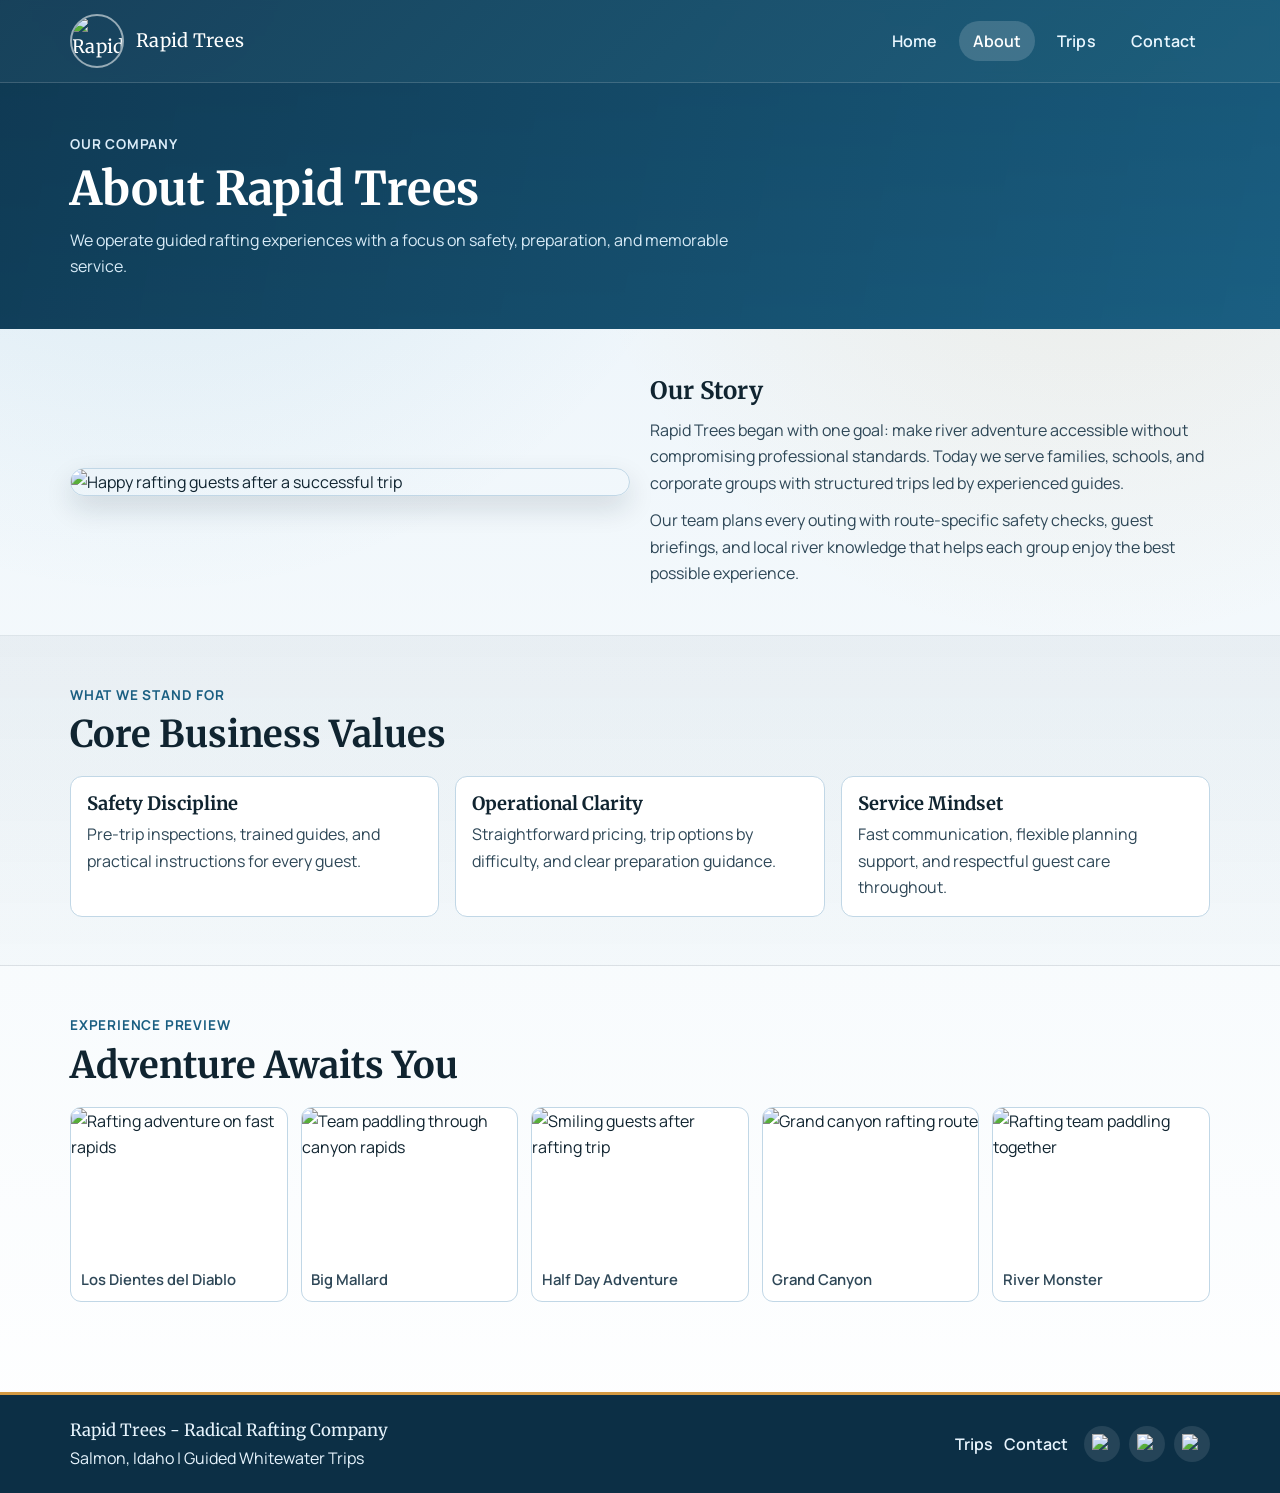
==== wwr/about.html @ a981e46c "updating the repo with more business like style." ====
<!DOCTYPE html>
<html lang="en">

<head>
    <meta charset="UTF-8">
    <meta name="viewport" content="width=device-width, initial-scale=1.0">
    <meta name="description"
      content="Learn about Rapid Trees Rafting, our mission, history, safety values, and guided river adventures.">
    <meta name="author" content="Luciano Armando Vilete">
    <link rel="preconnect" href="https://fonts.googleapis.com">
    <link rel="preconnect" href="https://fonts.gstatic.com" crossorigin>
    <link
      href="https://fonts.googleapis.com/css2?family=Manrope:wght@400;500;600;700&family=Merriweather:wght@700&display=swap"
      rel="stylesheet">
    <link rel="stylesheet" href="styles/rafting.css">
    <title>About | Rapid Trees Rafting</title>
</head>

<body>
    <header class="site-header">
        <div class="container header-content">
            <a class="logo" href="index.html">
                <img src="images/z-rapids-trees.jpg" alt="Rapid Trees logo">
                <span>Rapid Trees</span>
            </a>
            <nav class="site-nav" aria-label="Primary Navigation">
                <ul>
                    <li><a href="index.html">Home</a></li>
                    <li><a class="active" href="about.html">About</a></li>
                    <li><a href="trips.html">Trips</a></li>
                    <li><a href="contact.html">Contact</a></li>
                </ul>
            </nav>
        </div>
    </header>

    <main>
        <section class="page-banner">
            <div class="container">
                <p class="eyebrow">Our Company</p>
                <h1>About Rapid Trees</h1>
                <p>We operate guided rafting experiences with a focus on safety, preparation, and memorable service.
                </p>
            </div>
        </section>

        <section class="section container about-grid">
            <img src="images/happy-adventurers.jpg" alt="Happy rafting guests after a successful trip">
            <article>
                <h2>Our Story</h2>
                <p>Rapid Trees began with one goal: make river adventure accessible without compromising professional
                    standards. Today we serve families, schools, and corporate groups with structured trips led by
                    experienced guides.</p>
                <p>Our team plans every outing with route-specific safety checks, guest briefings, and local river
                    knowledge that helps each group enjoy the best possible experience.</p>
            </article>
        </section>

        <section class="section section-muted">
            <div class="container">
                <div class="section-heading">
                    <p class="eyebrow">What We Stand For</p>
                    <h2>Core Business Values</h2>
                </div>
                <div class="value-grid">
                    <article class="value-card">
                        <h3>Safety Discipline</h3>
                        <p>Pre-trip inspections, trained guides, and practical instructions for every guest.</p>
                    </article>
                    <article class="value-card">
                        <h3>Operational Clarity</h3>
                        <p>Straightforward pricing, trip options by difficulty, and clear preparation guidance.</p>
                    </article>
                    <article class="value-card">
                        <h3>Service Mindset</h3>
                        <p>Fast communication, flexible planning support, and respectful guest care throughout.</p>
                    </article>
                </div>
            </div>
        </section>

        <section class="section container adventures">
            <div class="section-heading">
                <p class="eyebrow">Experience Preview</p>
                <h2>Adventure Awaits You</h2>
            </div>
            <div class="adventure-grid">
                <figure>
                    <img src="images/rafting27_1024.webp" alt="Rafting adventure on fast rapids">
                    <figcaption>Los Dientes del Diablo</figcaption>
                </figure>
                <figure>
                    <img src="images/rafting43_600.webp" alt="Team paddling through canyon rapids">
                    <figcaption>Big Mallard</figcaption>
                </figure>
                <figure>
                    <img src="images/happy-adventurers.jpg" alt="Smiling guests after rafting trip">
                    <figcaption>Half Day Adventure</figcaption>
                </figure>
                <figure>
                    <img src="images/rafting27_1024.webp" alt="Grand canyon rafting route">
                    <figcaption>Grand Canyon</figcaption>
                </figure>
                <figure>
                    <img src="images/rafting43_600.webp" alt="Rafting team paddling together">
                    <figcaption>River Monster</figcaption>
                </figure>
            </div>
        </section>
    </main>

    <footer class="site-footer">
        <div class="container footer-content">
            <div>
                <p class="footer-brand">Rapid Trees - Radical Rafting Company</p>
                <p>Salmon, Idaho | Guided Whitewater Trips</p>
            </div>
            <div class="footer-links">
                <a href="trips.html">Trips</a>
                <a href="contact.html">Contact</a>
            </div>
            <nav class="socialmedia" aria-label="Social Media">
                <a href="https://linkedin.com" target="_blank" rel="noopener noreferrer"><img
                      src="images/linkedin-logo.png" alt="LinkedIn"></a>
                <a href="https://instagram.com" target="_blank" rel="noopener noreferrer"><img
                      src="images/instagram-logo.png" alt="Instagram"></a>
                <a href="https://facebook.com" target="_blank" rel="noopener noreferrer"><img
                      src="images/facebook-logo.png" alt="Facebook"></a>
            </nav>
        </div>
    </footer>
</body>

</html>
---- wwr/styles/rafting.css ----
:root {
    --ink-900: #102430;
    --ink-700: #2e4757;
    --brand-900: #0f3a54;
    --brand-700: #1a5f82;
    --brand-500: #2a86ad;
    --accent: #d39a43;
    --surface-50: #f4f9fc;
    --surface-100: #eaf3fa;
    --surface-200: #d7e8f3;
    --panel: #ffffff;
    --line: #c1d7e6;
    --shadow: 0 12px 28px rgb(16 36 48 / 14%);
    --container: min(1140px, 92vw);
}

* {
    margin: 0;
    padding: 0;
    box-sizing: border-box;
}

body {
    font-family: "Manrope", "Segoe UI", sans-serif;
    color: var(--ink-900);
    line-height: 1.65;
    background:
        radial-gradient(circle at 12% 0%, rgb(42 134 173 / 12%), transparent 32%),
        radial-gradient(circle at 85% 8%, rgb(211 154 67 / 12%), transparent 30%),
        linear-gradient(180deg, var(--surface-100) 0%, var(--surface-50) 46%, #ffffff 100%);
}

img {
    max-width: 100%;
    display: block;
}

a {
    color: inherit;
}

h1,
h2,
h3 {
    font-family: "Merriweather", "Georgia", serif;
    line-height: 1.2;
    color: var(--ink-900);
}

.container {
    width: var(--container);
    margin: 0 auto;
}

.site-header {
    position: sticky;
    top: 0;
    z-index: 40;
    background: linear-gradient(135deg, rgb(15 58 84 / 96%), rgb(20 88 120 / 96%));
    border-bottom: 1px solid rgb(255 255 255 / 16%);
    backdrop-filter: blur(4px);
}

.header-content {
    min-height: 82px;
    display: flex;
    align-items: center;
    justify-content: space-between;
    gap: 1rem;
}

.logo {
    display: inline-flex;
    align-items: center;
    gap: 0.75rem;
    color: #fff;
    text-decoration: none;
    font-family: "Merriweather", "Georgia", serif;
    font-size: 1.15rem;
    letter-spacing: 0.3px;
}

.logo img {
    width: 54px;
    height: 54px;
    border-radius: 50%;
    border: 2px solid rgb(255 255 255 / 55%);
    object-fit: cover;
}

.site-nav ul {
    list-style: none;
    display: flex;
    flex-wrap: wrap;
    gap: 0.5rem;
}

.site-nav a {
    display: inline-block;
    padding: 0.45rem 0.85rem;
    text-decoration: none;
    border-radius: 999px;
    color: #e9f7ff;
    font-weight: 600;
    letter-spacing: 0.2px;
    transition: background-color 220ms ease, color 220ms ease;
}

.site-nav a:hover,
.site-nav a:focus-visible {
    background-color: rgb(211 154 67 / 95%);
    color: #12212d;
    outline: none;
}

.site-nav a.active {
    background-color: rgb(255 255 255 / 16%);
    color: #fff;
}

.section {
    padding: 3rem 0;
}

.section-muted {
    background: linear-gradient(180deg, rgb(15 58 84 / 5%), rgb(26 95 130 / 2%));
    border-top: 1px solid rgb(16 36 48 / 8%);
    border-bottom: 1px solid rgb(16 36 48 / 8%);
}

.section-heading {
    margin-bottom: 1.2rem;
}

.section-heading h2 {
    font-size: clamp(1.7rem, 3.1vw, 2.3rem);
}

.eyebrow {
    text-transform: uppercase;
    letter-spacing: 0.8px;
    font-weight: 700;
    font-size: 0.85rem;
    color: var(--brand-700);
    margin-bottom: 0.4rem;
}

.btn {
    display: inline-flex;
    align-items: center;
    justify-content: center;
    text-decoration: none;
    border: 0;
    border-radius: 12px;
    padding: 0.75rem 1.2rem;
    font-weight: 700;
    cursor: pointer;
    transition: transform 200ms ease, box-shadow 200ms ease, background-color 200ms ease;
}

.btn:hover,
.btn:focus-visible {
    transform: translateY(-2px);
    box-shadow: 0 8px 18px rgb(16 36 48 / 16%);
    outline: none;
}

.btn-primary {
    background: linear-gradient(135deg, var(--brand-900), var(--brand-500));
    color: #fff;
}

.btn-outline {
    background: rgb(255 255 255 / 15%);
    color: #fff;
    border: 1px solid rgb(255 255 255 / 45%);
}

.full-width {
    width: 100%;
}

.home-hero {
    position: relative;
    min-height: clamp(460px, 70vh, 680px);
    overflow: hidden;
}

.home-hero > img {
    position: absolute;
    inset: 0;
    width: 100%;
    height: 100%;
    object-fit: cover;
}

.hero-overlay {
    position: absolute;
    inset: 0;
    background: linear-gradient(100deg, rgb(11 37 53 / 84%), rgb(19 76 104 / 58%));
}

.hero-content {
    position: relative;
    z-index: 1;
    height: 100%;
    display: flex;
    flex-direction: column;
    justify-content: center;
    gap: 0.9rem;
    color: #f3fbff;
    padding: 3.2rem 0;
}

.hero-content .eyebrow {
    color: #d2ecff;
}

.hero-content h1 {
    color: #fff;
    font-size: clamp(2rem, 4vw, 3.3rem);
    max-width: 18ch;
}

.hero-content p {
    max-width: 62ch;
    color: #dbeaf3;
}

.hero-actions {
    margin-top: 0.3rem;
    display: flex;
    flex-wrap: wrap;
    gap: 0.7rem;
}

.kpi-strip {
    background: #fff;
    border-bottom: 1px solid var(--line);
}

.kpi-grid {
    display: grid;
    grid-template-columns: repeat(3, 1fr);
}

.kpi-grid article {
    text-align: center;
    padding: 1.2rem 0.9rem;
    border-right: 1px solid var(--line);
}

.kpi-grid article:last-child {
    border-right: 0;
}

.kpi-grid h2 {
    font-size: clamp(1.65rem, 3vw, 2.2rem);
    color: var(--brand-900);
    margin-bottom: 0.2rem;
}

.kpi-grid p {
    color: var(--ink-700);
}

.feature-grid {
    display: grid;
    grid-template-columns: repeat(3, 1fr);
    gap: 1rem;
}

.feature-card {
    background: var(--panel);
    border: 1px solid var(--line);
    border-radius: 14px;
    padding: 1rem;
    box-shadow: 0 7px 16px rgb(16 36 48 / 8%);
    transition: transform 220ms ease, box-shadow 220ms ease;
}

.feature-card:hover {
    transform: translateY(-4px);
    box-shadow: 0 12px 22px rgb(16 36 48 / 15%);
}

.feature-card img {
    width: 100%;
    aspect-ratio: 16 / 10;
    object-fit: cover;
    border-radius: 10px;
    margin-bottom: 0.8rem;
}

.feature-card h3 {
    margin-bottom: 0.45rem;
    font-size: 1.15rem;
}

.feature-card p {
    color: var(--ink-700);
}

.split-panel {
    background: #fff;
    border: 1px solid var(--line);
    border-radius: 16px;
    box-shadow: var(--shadow);
    padding: 1.3rem;
    display: flex;
    align-items: center;
    justify-content: space-between;
    gap: 1rem;
}

.split-panel h2 {
    margin-bottom: 0.55rem;
    font-size: clamp(1.4rem, 2.6vw, 1.9rem);
}

.split-panel p {
    color: var(--ink-700);
    max-width: 70ch;
}

.newsletter {
    display: grid;
    grid-template-columns: 1fr 1fr;
    gap: 1.3rem;
    align-items: start;
}

.newsletter form {
    background: #fff;
    border: 1px solid var(--line);
    border-radius: 14px;
    box-shadow: 0 8px 18px rgb(16 36 48 / 8%);
    padding: 1rem;
    display: grid;
    gap: 0.5rem;
}

.newsletter label {
    font-weight: 600;
    color: var(--brand-900);
}

.newsletter input {
    border: 1px solid var(--line);
    border-radius: 8px;
    padding: 0.65rem 0.7rem;
    font: inherit;
}

.newsletter input:focus-visible {
    outline: 2px solid rgb(42 134 173 / 42%);
    border-color: var(--brand-500);
}

.page-banner {
    padding: 3.1rem 0;
    background:
        linear-gradient(100deg, rgb(15 58 84 / 90%), rgb(26 95 130 / 86%)),
        linear-gradient(180deg, var(--brand-900), var(--brand-700));
    color: #f4fbff;
}

.page-banner h1 {
    font-size: clamp(2rem, 4vw, 2.9rem);
    color: #fff;
    margin-bottom: 0.6rem;
}

.page-banner p {
    max-width: 66ch;
    color: #d8ebf7;
}

.page-banner .eyebrow {
    color: #dbecf8;
}

.about-grid {
    display: grid;
    grid-template-columns: 1fr 1fr;
    gap: 1.3rem;
    align-items: center;
}

.about-grid img {
    border-radius: 14px;
    border: 1px solid var(--line);
    box-shadow: var(--shadow);
}

.about-grid article p {
    color: var(--ink-700);
    margin-top: 0.7rem;
}

.value-grid {
    display: grid;
    grid-template-columns: repeat(3, 1fr);
    gap: 1rem;
}

.value-card {
    background: #fff;
    border: 1px solid var(--line);
    border-radius: 12px;
    padding: 1rem;
}

.value-card h3 {
    margin-bottom: 0.4rem;
    font-size: 1.15rem;
}

.value-card p {
    color: var(--ink-700);
}

.adventure-grid {
    display: grid;
    grid-template-columns: repeat(5, 1fr);
    gap: 0.8rem;
}

.adventure-grid figure {
    background: #fff;
    border: 1px solid var(--line);
    border-radius: 11px;
    overflow: hidden;
}

.adventure-grid img {
    width: 100%;
    height: 150px;
    object-fit: cover;
}

.adventure-grid figcaption {
    padding: 0.6rem;
    font-size: 0.93rem;
    font-weight: 600;
    color: var(--ink-700);
}

.trips-grid {
    display: grid;
    grid-template-columns: repeat(3, 1fr);
    gap: 1rem;
}

.trip-card {
    background: #fff;
    border: 1px solid var(--line);
    border-radius: 14px;
    overflow: hidden;
    box-shadow: 0 8px 18px rgb(16 36 48 / 9%);
}

.trip-card img {
    width: 100%;
    height: 220px;
    object-fit: cover;
}

.trip-info {
    padding: 1rem;
}

.trip-head {
    display: flex;
    align-items: center;
    justify-content: space-between;
    gap: 0.65rem;
    margin-bottom: 0.45rem;
}

.trip-head h2 {
    font-size: 1.35rem;
}

.trip-info p {
    color: var(--ink-700);
}

.trip-info ul {
    margin-top: 0.6rem;
    padding-left: 1.1rem;
    color: var(--ink-900);
}

.trip-info li {
    margin-bottom: 0.25rem;
}

.badge {
    border-radius: 999px;
    padding: 0.28rem 0.65rem;
    font-size: 0.78rem;
    font-weight: 700;
    color: #fff;
    white-space: nowrap;
}

.level-easy {
    background-color: #2f9258;
}

.level-medium {
    background-color: #9f701e;
}

.level-hard {
    background-color: #a53f3a;
}

.table-wrap {
    overflow-x: auto;
}

.table-wrap h2 {
    margin-bottom: 0.9rem;
}

table {
    width: 100%;
    border-collapse: collapse;
    background: #fff;
    border: 1px solid var(--line);
    box-shadow: 0 8px 16px rgb(16 36 48 / 8%);
}

th,
td {
    text-align: left;
    padding: 0.75rem 0.8rem;
    border-bottom: 1px solid var(--line);
}

th {
    background-color: var(--brand-900);
    color: #fff;
}

tr:nth-child(even) {
    background-color: #f8fcff;
}

.booking-panel {
    background: #fff;
    border: 1px solid var(--line);
    border-left: 5px solid var(--accent);
    border-radius: 14px;
    box-shadow: var(--shadow);
    padding: 1.2rem;
}

.booking-panel h2 {
    margin-bottom: 0.5rem;
}

.booking-panel p {
    color: var(--ink-700);
    margin-bottom: 1rem;
}

.contact-layout {
    display: grid;
    grid-template-columns: 1fr 1fr;
    gap: 1rem;
    align-items: start;
}

.info-panel,
.form-panel {
    background: #fff;
    border: 1px solid var(--line);
    border-radius: 14px;
    padding: 1rem;
    box-shadow: 0 8px 16px rgb(16 36 48 / 8%);
}

.info-panel h2,
.form-panel h2 {
    margin-bottom: 0.6rem;
}

address {
    font-style: normal;
    color: var(--ink-700);
}

address a {
    color: var(--brand-900);
    font-weight: 700;
    text-decoration-color: rgb(15 58 84 / 35%);
    text-underline-offset: 3px;
}

.map-container {
    margin-top: 0.85rem;
}

.map-container iframe {
    width: 100%;
    border: 1px solid var(--line);
    border-radius: 10px;
}

.form-row {
    margin-bottom: 0.7rem;
}

.form-row label,
.checkbox-row label,
.radio-group legend {
    font-weight: 600;
    color: var(--brand-900);
}

.form-row input,
.form-row textarea {
    width: 100%;
    border: 1px solid var(--line);
    border-radius: 8px;
    padding: 0.62rem 0.66rem;
    font: inherit;
}

.form-row textarea {
    resize: vertical;
}

.form-row input:focus-visible,
.form-row textarea:focus-visible {
    outline: 2px solid rgb(42 134 173 / 35%);
    border-color: var(--brand-500);
}

.radio-group {
    border: 1px solid var(--line);
    border-radius: 10px;
    padding: 0.7rem;
    margin-bottom: 0.8rem;
}

.radio-group label {
    display: block;
    color: var(--ink-700);
    margin-top: 0.4rem;
}

.radio-group input,
.checkbox-row input {
    margin-right: 0.35rem;
}

.checkbox-row {
    margin-bottom: 0.85rem;
}

.serve-grid {
    display: grid;
    grid-template-columns: repeat(3, 1fr);
    gap: 0.8rem;
}

.serve-grid img {
    width: 100%;
    height: 220px;
    object-fit: cover;
    border-radius: 12px;
    border: 1px solid var(--line);
}

.site-footer {
    background: #0c2f45;
    color: #e7f4fd;
    border-top: 3px solid var(--accent);
    margin-top: 2.6rem;
}

.footer-content {
    min-height: 98px;
    display: grid;
    grid-template-columns: 1.2fr auto auto;
    gap: 1rem;
    align-items: center;
    padding: 1rem 0;
}

.footer-brand {
    font-family: "Merriweather", "Georgia", serif;
    font-size: 1.05rem;
}

.footer-links {
    display: flex;
    gap: 0.7rem;
    flex-wrap: wrap;
}

.footer-links a {
    color: #e7f4fd;
    text-decoration: none;
    font-weight: 600;
}

.footer-links a:hover,
.footer-links a:focus-visible {
    text-decoration: underline;
    text-underline-offset: 3px;
}

.socialmedia {
    display: flex;
    gap: 0.55rem;
}

.socialmedia a {
    width: 36px;
    height: 36px;
    display: inline-flex;
    align-items: center;
    justify-content: center;
    border-radius: 50%;
    background-color: rgb(255 255 255 / 10%);
}

.socialmedia a:hover,
.socialmedia a:focus-visible {
    background-color: rgb(255 255 255 / 22%);
    outline: none;
}

.socialmedia img {
    width: 20px;
    height: 20px;
}

@media (max-width: 980px) {
    .header-content {
        min-height: auto;
        padding: 0.8rem 0;
        flex-direction: column;
        align-items: flex-start;
    }

    .feature-grid,
    .value-grid {
        grid-template-columns: repeat(2, 1fr);
    }

    .newsletter,
    .about-grid,
    .trips-grid,
    .contact-layout {
        grid-template-columns: 1fr;
    }

    .adventure-grid {
        grid-template-columns: repeat(3, 1fr);
    }

    .split-panel {
        flex-direction: column;
        align-items: flex-start;
    }

    .footer-content {
        grid-template-columns: 1fr;
        align-items: flex-start;
    }
}

@media (max-width: 680px) {
    .site-nav ul {
        width: 100%;
        gap: 0.4rem;
    }

    .site-nav a {
        font-size: 0.93rem;
    }

    .home-hero {
        min-height: 540px;
    }

    .hero-content h1 {
        font-size: clamp(1.7rem, 7vw, 2.3rem);
    }

    .kpi-grid {
        grid-template-columns: 1fr;
    }

    .kpi-grid article {
        border-right: 0;
        border-bottom: 1px solid var(--line);
    }

    .kpi-grid article:last-child {
        border-bottom: 0;
    }

    .feature-grid,
    .value-grid,
    .adventure-grid,
    .serve-grid {
        grid-template-columns: 1fr;
    }

    .adventure-grid img,
    .serve-grid img {
        height: 210px;
    }
}
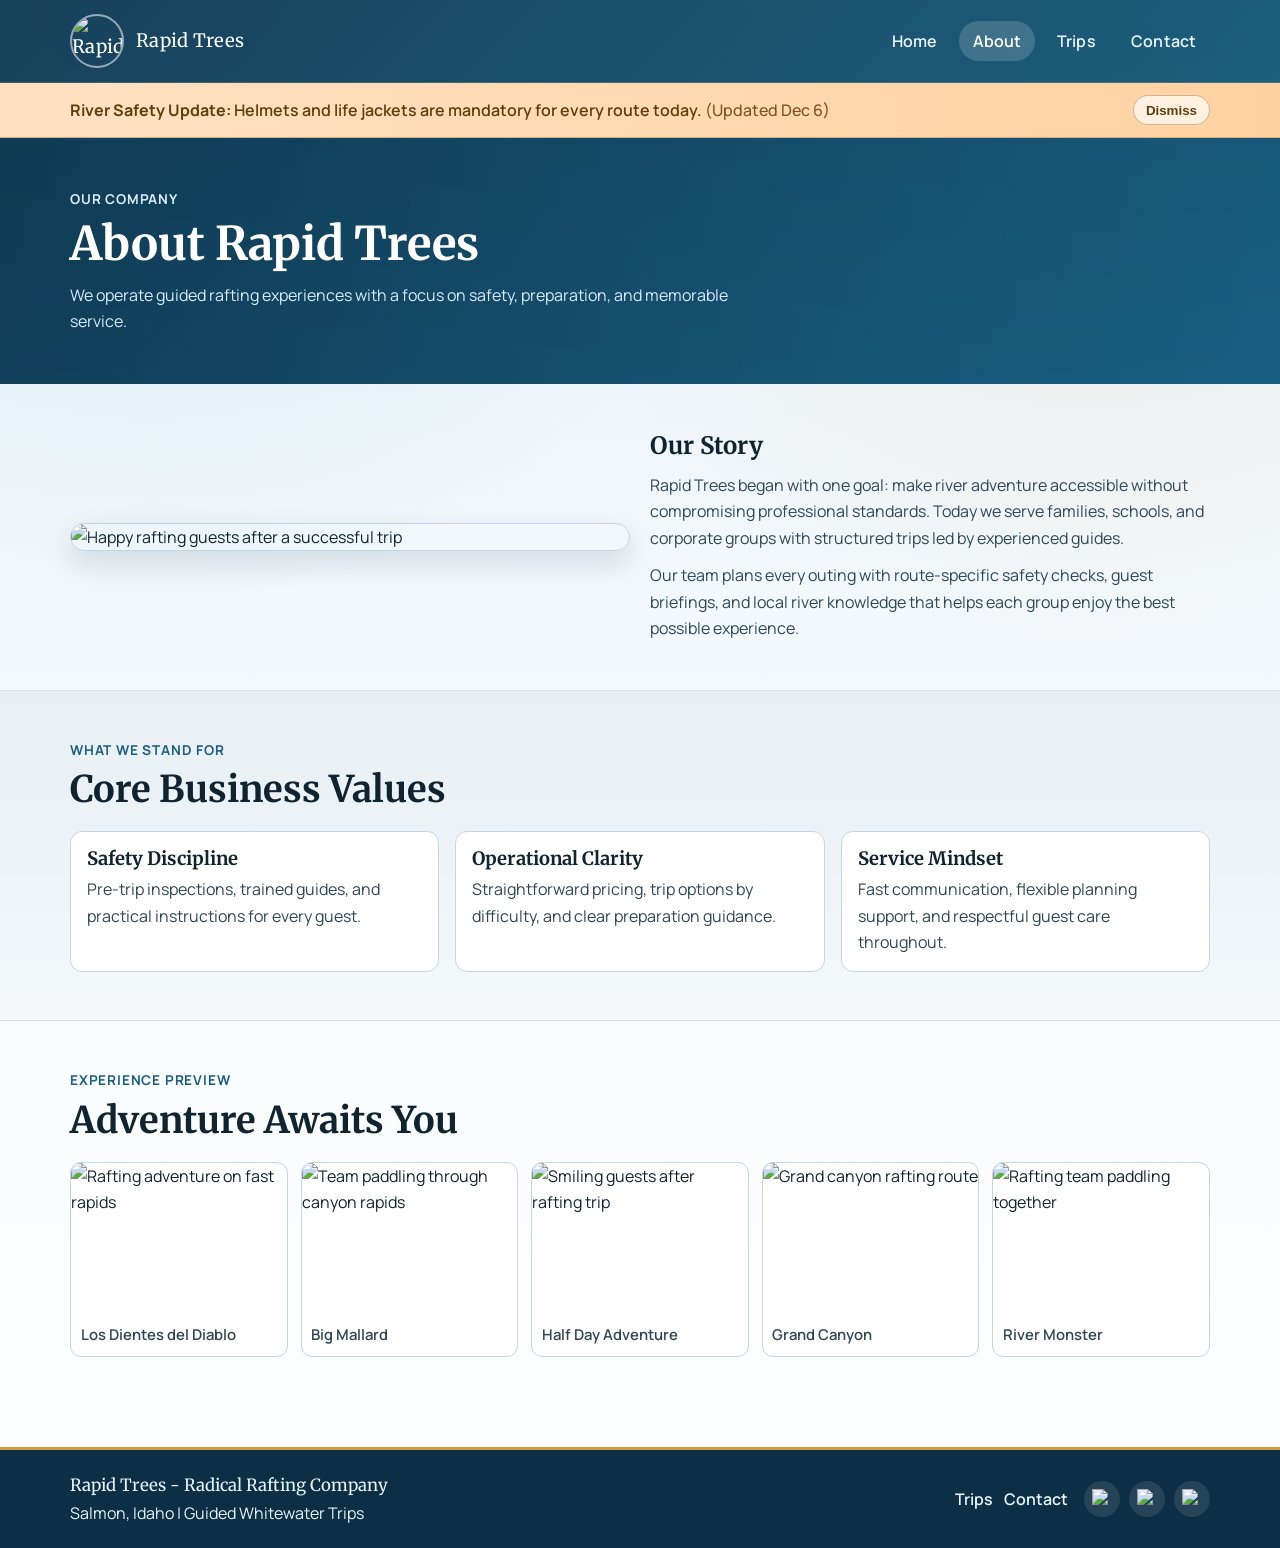
==== commit 38c5640b: "javascript improvements" ====
--- a/wwr/about.html
+++ b/wwr/about.html
@@ -23,7 +23,13 @@
                 <img src="images/z-rapids-trees.jpg" alt="Rapid Trees logo">
                 <span>Rapid Trees</span>
             </a>
-            <nav class="site-nav" aria-label="Primary Navigation">
+            <button class="nav-toggle" type="button" aria-expanded="false" aria-controls="primary-navigation">
+                <span class="sr-only">Toggle navigation</span>
+                <span class="nav-toggle-bar"></span>
+                <span class="nav-toggle-bar"></span>
+                <span class="nav-toggle-bar"></span>
+            </button>
+            <nav id="primary-navigation" class="site-nav" aria-label="Primary Navigation">
                 <ul>
                     <li><a href="index.html">Home</a></li>
                     <li><a class="active" href="about.html">About</a></li>
@@ -33,6 +39,13 @@
             </nav>
         </div>
     </header>
+    <section class="safety-alert" data-safety-alert>
+        <div class="container safety-alert-content">
+            <p><strong>River Safety Update:</strong> <span data-alert-message>Loading latest river guidance...</span>
+                <span class="alert-date" data-alert-date></span></p>
+            <button type="button" class="alert-dismiss" data-alert-dismiss aria-label="Dismiss safety alert">Dismiss</button>
+        </div>
+    </section>
 
     <main>
         <section class="page-banner">
@@ -129,6 +142,8 @@
             </nav>
         </div>
     </footer>
+    <button type="button" class="back-to-top" aria-label="Back to top">Top</button>
+    <script src="scripts/main.js" defer></script>
 </body>
 
 </html>
--- a/wwr/styles/rafting.css
+++ b/wwr/styles/rafting.css
@@ -20,6 +20,10 @@
     box-sizing: border-box;
 }
 
+html {
+    scroll-behavior: smooth;
+}
+
 body {
     font-family: "Manrope", "Segoe UI", sans-serif;
     color: var(--ink-900);
@@ -39,6 +43,17 @@
     color: inherit;
 }
 
+.sr-only {
+    position: absolute;
+    width: 1px;
+    height: 1px;
+    padding: 0;
+    margin: -1px;
+    overflow: hidden;
+    clip: rect(0, 0, 0, 0);
+    border: 0;
+}
+
 h1,
 h2,
 h3 {
@@ -86,6 +101,52 @@
     border-radius: 50%;
     border: 2px solid rgb(255 255 255 / 55%);
     object-fit: cover;
+}
+
+.nav-toggle {
+    display: none;
+    border: 1px solid rgb(255 255 255 / 34%);
+    border-radius: 10px;
+    background-color: rgb(255 255 255 / 8%);
+    width: 44px;
+    height: 40px;
+    align-items: center;
+    justify-content: center;
+    flex-direction: column;
+    gap: 0.26rem;
+    transition: background-color 220ms ease, border-color 220ms ease;
+}
+
+.nav-toggle:focus-visible,
+.nav-toggle:hover {
+    outline: none;
+    background-color: rgb(255 255 255 / 18%);
+}
+
+.nav-toggle-bar {
+    width: 18px;
+    height: 2px;
+    border-radius: 999px;
+    background-color: #fff;
+    transform-origin: center;
+    transition: transform 240ms ease, opacity 180ms ease;
+}
+
+.nav-toggle.is-open {
+    border-color: rgb(255 255 255 / 55%);
+}
+
+.nav-toggle.is-open .nav-toggle-bar:nth-child(2) {
+    transform: translateY(6px) rotate(45deg);
+}
+
+.nav-toggle.is-open .nav-toggle-bar:nth-child(3) {
+    opacity: 0;
+    transform: scaleX(0.25);
+}
+
+.nav-toggle.is-open .nav-toggle-bar:nth-child(4) {
+    transform: translateY(-6px) rotate(-45deg);
 }
 
 .site-nav ul {
@@ -118,6 +179,60 @@
     color: #fff;
 }
 
+.safety-alert {
+    background: linear-gradient(90deg, #ffefcf, #ffe2ad);
+    border-bottom: 1px solid #e6c384;
+}
+
+.safety-alert-content {
+    min-height: 54px;
+    display: flex;
+    align-items: center;
+    justify-content: space-between;
+    gap: 0.8rem;
+    padding: 0.5rem 0;
+}
+
+.safety-alert p {
+    font-weight: 600;
+    color: #5f3e0d;
+}
+
+.alert-date {
+    font-weight: 500;
+    color: #765521;
+}
+
+.alert-dismiss {
+    border: 1px solid rgb(95 62 13 / 32%);
+    border-radius: 999px;
+    background: rgb(255 255 255 / 66%);
+    color: #5f3e0d;
+    font-weight: 700;
+    padding: 0.38rem 0.75rem;
+    cursor: pointer;
+}
+
+.alert-dismiss:hover,
+.alert-dismiss:focus-visible {
+    outline: none;
+    background: rgb(255 255 255 / 88%);
+}
+
+.safety-alert.alert-warning {
+    background: linear-gradient(90deg, #ffe1c2, #ffd2a2);
+    border-bottom-color: #dbac73;
+}
+
+.safety-alert.alert-caution {
+    background: linear-gradient(90deg, #ffe8db, #ffd6c8);
+    border-bottom-color: #ddab95;
+}
+
+.safety-alert.is-hidden {
+    display: none;
+}
+
 .section {
     padding: 3rem 0;
 }
@@ -323,6 +438,102 @@
     max-width: 70ch;
 }
 
+.testimonial-carousel {
+    background: #fff;
+    border: 1px solid var(--line);
+    border-radius: 16px;
+    box-shadow: var(--shadow);
+    padding: 1.1rem;
+}
+
+.carousel-track {
+    position: relative;
+    min-height: 170px;
+}
+
+.carousel-slide {
+    display: none;
+}
+
+.carousel-slide.is-active {
+    display: block;
+    animation: fade-in 320ms ease;
+}
+
+.carousel-slide blockquote {
+    font-size: clamp(1.05rem, 2vw, 1.2rem);
+    color: var(--ink-900);
+    margin-bottom: 0.85rem;
+    line-height: 1.55;
+}
+
+.quote-author {
+    color: var(--ink-700);
+    font-weight: 700;
+}
+
+.carousel-controls {
+    margin-top: 0.85rem;
+    display: flex;
+    align-items: center;
+    justify-content: space-between;
+    gap: 0.7rem;
+}
+
+.carousel-btn {
+    border: 1px solid var(--line);
+    border-radius: 999px;
+    background: #fff;
+    color: var(--brand-900);
+    font-weight: 700;
+    padding: 0.42rem 0.85rem;
+    cursor: pointer;
+}
+
+.carousel-btn:hover,
+.carousel-btn:focus-visible {
+    outline: none;
+    border-color: var(--brand-700);
+}
+
+.carousel-dots {
+    display: flex;
+    align-items: center;
+    gap: 0.45rem;
+}
+
+.carousel-dot {
+    width: 11px;
+    height: 11px;
+    border-radius: 50%;
+    border: 1px solid var(--line);
+    background: #fff;
+    cursor: pointer;
+}
+
+.carousel-dot.is-active {
+    background: var(--brand-700);
+    border-color: var(--brand-700);
+}
+
+.carousel-dot:hover,
+.carousel-dot:focus-visible {
+    outline: none;
+    border-color: var(--brand-700);
+}
+
+@keyframes fade-in {
+    from {
+        opacity: 0;
+        transform: translateY(3px);
+    }
+
+    to {
+        opacity: 1;
+        transform: translateY(0);
+    }
+}
+
 .newsletter {
     display: grid;
     grid-template-columns: 1fr 1fr;
@@ -355,6 +566,74 @@
 .newsletter input:focus-visible {
     outline: 2px solid rgb(42 134 173 / 42%);
     border-color: var(--brand-500);
+}
+
+.faq-list {
+    display: grid;
+    gap: 0.7rem;
+}
+
+.faq-item {
+    background: #fff;
+    border: 1px solid var(--line);
+    border-radius: 12px;
+    overflow: clip;
+}
+
+.faq-question {
+    width: 100%;
+    border: 0;
+    background: #fff;
+    font: inherit;
+    color: var(--ink-900);
+    display: flex;
+    justify-content: space-between;
+    align-items: center;
+    gap: 0.8rem;
+    padding: 0.9rem 1rem;
+    text-align: left;
+    font-weight: 700;
+    cursor: pointer;
+}
+
+.faq-question:hover,
+.faq-question:focus-visible {
+    background: #f8fcff;
+    outline: none;
+}
+
+.faq-question[aria-expanded="true"] {
+    border-bottom: 1px solid var(--line);
+}
+
+.faq-question[aria-expanded="true"] .faq-icon {
+    transform: rotate(45deg);
+}
+
+.faq-icon {
+    font-size: 1.35rem;
+    line-height: 1;
+    color: var(--brand-700);
+    transition: transform 220ms ease;
+}
+
+.faq-answer {
+    display: grid;
+    grid-template-rows: 0fr;
+    padding: 0 1rem;
+    color: var(--ink-700);
+    opacity: 0;
+    transition: grid-template-rows 260ms ease, padding 260ms ease, opacity 220ms ease;
+}
+
+.faq-answer > * {
+    overflow: hidden;
+}
+
+.faq-answer.is-open {
+    grid-template-rows: 1fr;
+    padding: 0.75rem 1rem 1rem;
+    opacity: 1;
 }
 
 .page-banner {
@@ -452,12 +731,303 @@
     gap: 1rem;
 }
 
+.trip-filters {
+    display: grid;
+    gap: 0.9rem;
+}
+
+.filter-result-text {
+    color: var(--ink-700);
+}
+
+.filter-group {
+    display: flex;
+    flex-wrap: wrap;
+    gap: 0.6rem;
+}
+
+.filter-chip {
+    border: 1px solid var(--line);
+    border-radius: 999px;
+    background: #fff;
+    color: var(--brand-900);
+    font-weight: 700;
+    padding: 0.45rem 0.85rem;
+    cursor: pointer;
+    transition: background-color 220ms ease, color 220ms ease, border-color 220ms ease;
+}
+
+.filter-chip:hover,
+.filter-chip:focus-visible {
+    outline: none;
+    border-color: var(--brand-700);
+}
+
+.filter-chip.is-active {
+    background: linear-gradient(135deg, var(--brand-900), var(--brand-500));
+    color: #fff;
+    border-color: transparent;
+}
+
+.weather-widget {
+    padding-top: 0;
+}
+
+.weather-note {
+    color: var(--ink-700);
+}
+
+.weather-panel {
+    background: #fff;
+    border: 1px solid var(--line);
+    border-radius: 14px;
+    box-shadow: 0 8px 16px rgb(16 36 48 / 8%);
+    padding: 1rem;
+}
+
+.weather-status {
+    color: var(--brand-900);
+    font-weight: 700;
+    margin-bottom: 0.8rem;
+}
+
+.weather-stats {
+    display: grid;
+    grid-template-columns: repeat(4, 1fr);
+    gap: 0.65rem;
+}
+
+.weather-stats div {
+    border: 1px solid var(--line);
+    border-radius: 10px;
+    background: #f9fcff;
+    padding: 0.7rem;
+}
+
+.weather-stats dt {
+    color: var(--ink-700);
+    font-size: 0.85rem;
+    margin-bottom: 0.2rem;
+}
+
+.weather-stats dd {
+    margin: 0;
+    font-weight: 700;
+    color: var(--ink-900);
+}
+
+.availability-layout {
+    background: #fff;
+    border: 1px solid var(--line);
+    border-radius: 16px;
+    box-shadow: var(--shadow);
+    padding: 1.1rem;
+}
+
+.availability-header {
+    display: flex;
+    justify-content: space-between;
+    align-items: flex-end;
+    gap: 0.9rem;
+    margin-bottom: 0.9rem;
+}
+
+.calendar-nav {
+    display: flex;
+    align-items: center;
+    gap: 0.5rem;
+}
+
+.calendar-nav-btn {
+    border: 1px solid var(--line);
+    border-radius: 999px;
+    background: #fff;
+    color: var(--brand-900);
+    font-weight: 700;
+    padding: 0.38rem 0.72rem;
+    cursor: pointer;
+}
+
+.calendar-nav-btn:hover,
+.calendar-nav-btn:focus-visible {
+    outline: none;
+    border-color: var(--brand-700);
+}
+
+.calendar-nav-btn:disabled {
+    cursor: not-allowed;
+    opacity: 0.45;
+}
+
+.calendar-month {
+    min-width: 11ch;
+    text-align: center;
+    font-weight: 700;
+    color: var(--ink-900);
+}
+
+.calendar-weekdays {
+    display: grid;
+    grid-template-columns: repeat(7, minmax(0, 1fr));
+    gap: 0.35rem;
+    margin-bottom: 0.35rem;
+}
+
+.calendar-weekdays span {
+    text-align: center;
+    color: var(--ink-700);
+    font-size: 0.8rem;
+    font-weight: 700;
+}
+
+.calendar-grid {
+    display: grid;
+    grid-template-columns: repeat(7, minmax(0, 1fr));
+    gap: 0.35rem;
+}
+
+.calendar-empty {
+    min-height: 74px;
+}
+
+.calendar-day {
+    min-height: 74px;
+    border: 1px solid var(--line);
+    border-radius: 10px;
+    background: #fff;
+    padding: 0.35rem 0.25rem;
+    display: flex;
+    flex-direction: column;
+    justify-content: space-between;
+    align-items: center;
+    cursor: pointer;
+    transition: transform 180ms ease, border-color 180ms ease;
+}
+
+.calendar-day:hover,
+.calendar-day:focus-visible {
+    outline: none;
+    transform: translateY(-1px);
+    border-color: var(--brand-700);
+}
+
+.calendar-day.is-today {
+    border-color: var(--brand-500);
+    box-shadow: 0 0 0 1px rgb(42 134 173 / 20%);
+}
+
+.calendar-day.is-selected {
+    border-color: var(--brand-900);
+    box-shadow: 0 0 0 2px rgb(15 58 84 / 20%);
+}
+
+.calendar-day:disabled {
+    cursor: not-allowed;
+    opacity: 0.5;
+    transform: none;
+}
+
+.calendar-day-number {
+    font-weight: 700;
+    color: var(--ink-900);
+}
+
+.calendar-day-status {
+    font-size: 0.72rem;
+    font-weight: 700;
+}
+
+.status-open {
+    background: #f5fdf8;
+}
+
+.status-open .calendar-day-status {
+    color: #2f9258;
+}
+
+.status-limited {
+    background: #fff9ee;
+}
+
+.status-limited .calendar-day-status {
+    color: #9f701e;
+}
+
+.status-full,
+.status-past {
+    background: #fff3f1;
+}
+
+.status-full .calendar-day-status,
+.status-past .calendar-day-status {
+    color: #a53f3a;
+}
+
+.status-past {
+    background: #f5f7f9;
+}
+
+.status-past .calendar-day-status {
+    color: #7a8a95;
+}
+
+.calendar-footer {
+    margin-top: 0.9rem;
+    display: flex;
+    align-items: center;
+    justify-content: space-between;
+    gap: 0.9rem;
+    flex-wrap: wrap;
+}
+
+.calendar-legend {
+    display: flex;
+    align-items: center;
+    flex-wrap: wrap;
+    gap: 0.8rem;
+    color: var(--ink-700);
+    font-size: 0.9rem;
+}
+
+.calendar-legend span {
+    display: inline-flex;
+    align-items: center;
+    gap: 0.35rem;
+}
+
+.legend-dot {
+    width: 10px;
+    height: 10px;
+    border-radius: 50%;
+    display: inline-block;
+}
+
+.legend-dot.open {
+    background: #2f9258;
+}
+
+.legend-dot.limited {
+    background: #9f701e;
+}
+
+.legend-dot.full {
+    background: #a53f3a;
+}
+
+.calendar-selected {
+    color: var(--ink-900);
+}
+
 .trip-card {
     background: #fff;
     border: 1px solid var(--line);
     border-radius: 14px;
     overflow: hidden;
     box-shadow: 0 8px 18px rgb(16 36 48 / 9%);
+}
+
+.trip-card.is-hidden {
+    display: none;
 }
 
 .trip-card img {
@@ -567,6 +1137,108 @@
     margin-bottom: 1rem;
 }
 
+.booking-tools {
+    display: grid;
+    grid-template-columns: 1.2fr 1fr;
+    gap: 1rem;
+    align-items: start;
+}
+
+.calculator-panel,
+.booking-summary {
+    background: #fff;
+    border: 1px solid var(--line);
+    border-radius: 14px;
+    box-shadow: var(--shadow);
+    padding: 1.1rem;
+}
+
+.calculator-panel h2,
+.booking-summary h2 {
+    margin-bottom: 0.4rem;
+}
+
+.calculator-panel p {
+    color: var(--ink-700);
+    margin-bottom: 0.75rem;
+}
+
+.calculator-form .form-row {
+    margin-bottom: 0.75rem;
+}
+
+.calculator-form select,
+.calculator-form input[type="number"],
+.calculator-form input[type="date"] {
+    width: 100%;
+    border: 1px solid var(--line);
+    border-radius: 8px;
+    padding: 0.62rem 0.66rem;
+    font: inherit;
+    background-color: #fff;
+}
+
+.calculator-form select:focus-visible,
+.calculator-form input[type="number"]:focus-visible,
+.calculator-form input[type="date"]:focus-visible {
+    outline: 2px solid rgb(42 134 173 / 35%);
+    border-color: var(--brand-500);
+}
+
+.addon-group {
+    border: 1px solid var(--line);
+    border-radius: 10px;
+    padding: 0.75rem;
+}
+
+.addon-group legend {
+    color: var(--brand-900);
+    font-weight: 700;
+    padding: 0 0.3rem;
+}
+
+.addon-group label {
+    display: block;
+    color: var(--ink-700);
+    margin-top: 0.45rem;
+}
+
+.addon-group input {
+    margin-right: 0.35rem;
+}
+
+.booking-summary dl {
+    display: grid;
+    gap: 0.55rem;
+    margin: 0.85rem 0 1rem;
+}
+
+.booking-summary dl div {
+    display: flex;
+    justify-content: space-between;
+    align-items: baseline;
+    gap: 0.9rem;
+}
+
+.booking-summary dt {
+    color: var(--ink-700);
+    font-weight: 600;
+}
+
+.booking-summary dd {
+    margin: 0;
+    color: var(--ink-900);
+    font-weight: 700;
+    text-align: right;
+}
+
+.summary-total {
+    border-top: 1px solid var(--line);
+    padding-top: 0.8rem;
+    margin-bottom: 1rem;
+    color: var(--brand-900);
+}
+
 .contact-layout {
     display: grid;
     grid-template-columns: 1fr 1fr;
@@ -640,6 +1312,23 @@
     border-color: var(--brand-500);
 }
 
+.field-invalid {
+    border-color: #a53f3a !important;
+    box-shadow: 0 0 0 2px rgb(165 63 58 / 14%);
+}
+
+.form-error {
+    margin-top: 0.3rem;
+    color: #9f2f2a;
+    font-size: 0.88rem;
+    line-height: 1.35;
+    display: none;
+}
+
+.form-error.is-visible {
+    display: block;
+}
+
 .radio-group {
     border: 1px solid var(--line);
     border-radius: 10px;
@@ -739,6 +1428,51 @@
 .socialmedia img {
     width: 20px;
     height: 20px;
+}
+
+.back-to-top {
+    position: fixed;
+    right: 1rem;
+    bottom: 1rem;
+    z-index: 45;
+    border: 0;
+    border-radius: 999px;
+    padding: 0.55rem 0.95rem;
+    background: linear-gradient(135deg, var(--brand-900), var(--brand-500));
+    color: #fff;
+    font-weight: 700;
+    box-shadow: 0 8px 20px rgb(16 36 48 / 24%);
+    opacity: 0;
+    transform: translateY(10px);
+    pointer-events: none;
+    transition: opacity 220ms ease, transform 220ms ease;
+}
+
+.back-to-top.visible {
+    opacity: 1;
+    transform: translateY(0);
+    pointer-events: auto;
+}
+
+.back-to-top:hover,
+.back-to-top:focus-visible {
+    outline: none;
+    background: linear-gradient(135deg, var(--brand-700), var(--brand-500));
+}
+
+@media (prefers-reduced-motion: reduce) {
+    html {
+        scroll-behavior: auto;
+    }
+
+    .nav-toggle-bar,
+    .faq-icon,
+    .faq-answer,
+    .carousel-slide.is-active,
+    .back-to-top {
+        transition: none;
+        animation: none;
+    }
 }
 
 @media (max-width: 980px) {
@@ -754,10 +1488,20 @@
         grid-template-columns: repeat(2, 1fr);
     }
 
+    .weather-stats {
+        grid-template-columns: repeat(2, 1fr);
+    }
+
+    .availability-header {
+        flex-direction: column;
+        align-items: flex-start;
+    }
+
     .newsletter,
     .about-grid,
     .trips-grid,
-    .contact-layout {
+    .contact-layout,
+    .booking-tools {
         grid-template-columns: 1fr;
     }
 
@@ -777,13 +1521,74 @@
 }
 
 @media (max-width: 680px) {
+    .safety-alert-content {
+        align-items: flex-start;
+        flex-direction: column;
+    }
+
+    .carousel-track {
+        min-height: 210px;
+    }
+
+    .carousel-controls {
+        flex-wrap: wrap;
+    }
+
+    .calendar-grid,
+    .calendar-weekdays {
+        gap: 0.28rem;
+    }
+
+    .calendar-day,
+    .calendar-empty {
+        min-height: 68px;
+    }
+
+    .calendar-nav {
+        width: 100%;
+        justify-content: space-between;
+    }
+
+    .header-content {
+        display: grid;
+        grid-template-columns: 1fr auto;
+        align-items: center;
+        gap: 0.6rem;
+    }
+
+    .logo {
+        grid-column: 1 / 2;
+    }
+
+    .nav-toggle {
+        display: inline-flex;
+        grid-column: 2 / 3;
+    }
+
+    .site-nav {
+        grid-column: 1 / -1;
+        width: 100%;
+    }
+
+    .js-enabled .site-nav {
+        display: none;
+    }
+
+    .js-enabled .site-nav.is-open {
+        display: block;
+    }
+
     .site-nav ul {
         width: 100%;
+        flex-direction: column;
         gap: 0.4rem;
     }
 
     .site-nav a {
+        display: block;
+        width: 100%;
         font-size: 0.93rem;
+        border-radius: 10px;
     }
 
     .home-hero {
@@ -810,7 +1615,8 @@
     .feature-grid,
     .value-grid,
     .adventure-grid,
-    .serve-grid {
+    .serve-grid,
+    .weather-stats {
         grid-template-columns: 1fr;
     }
 
